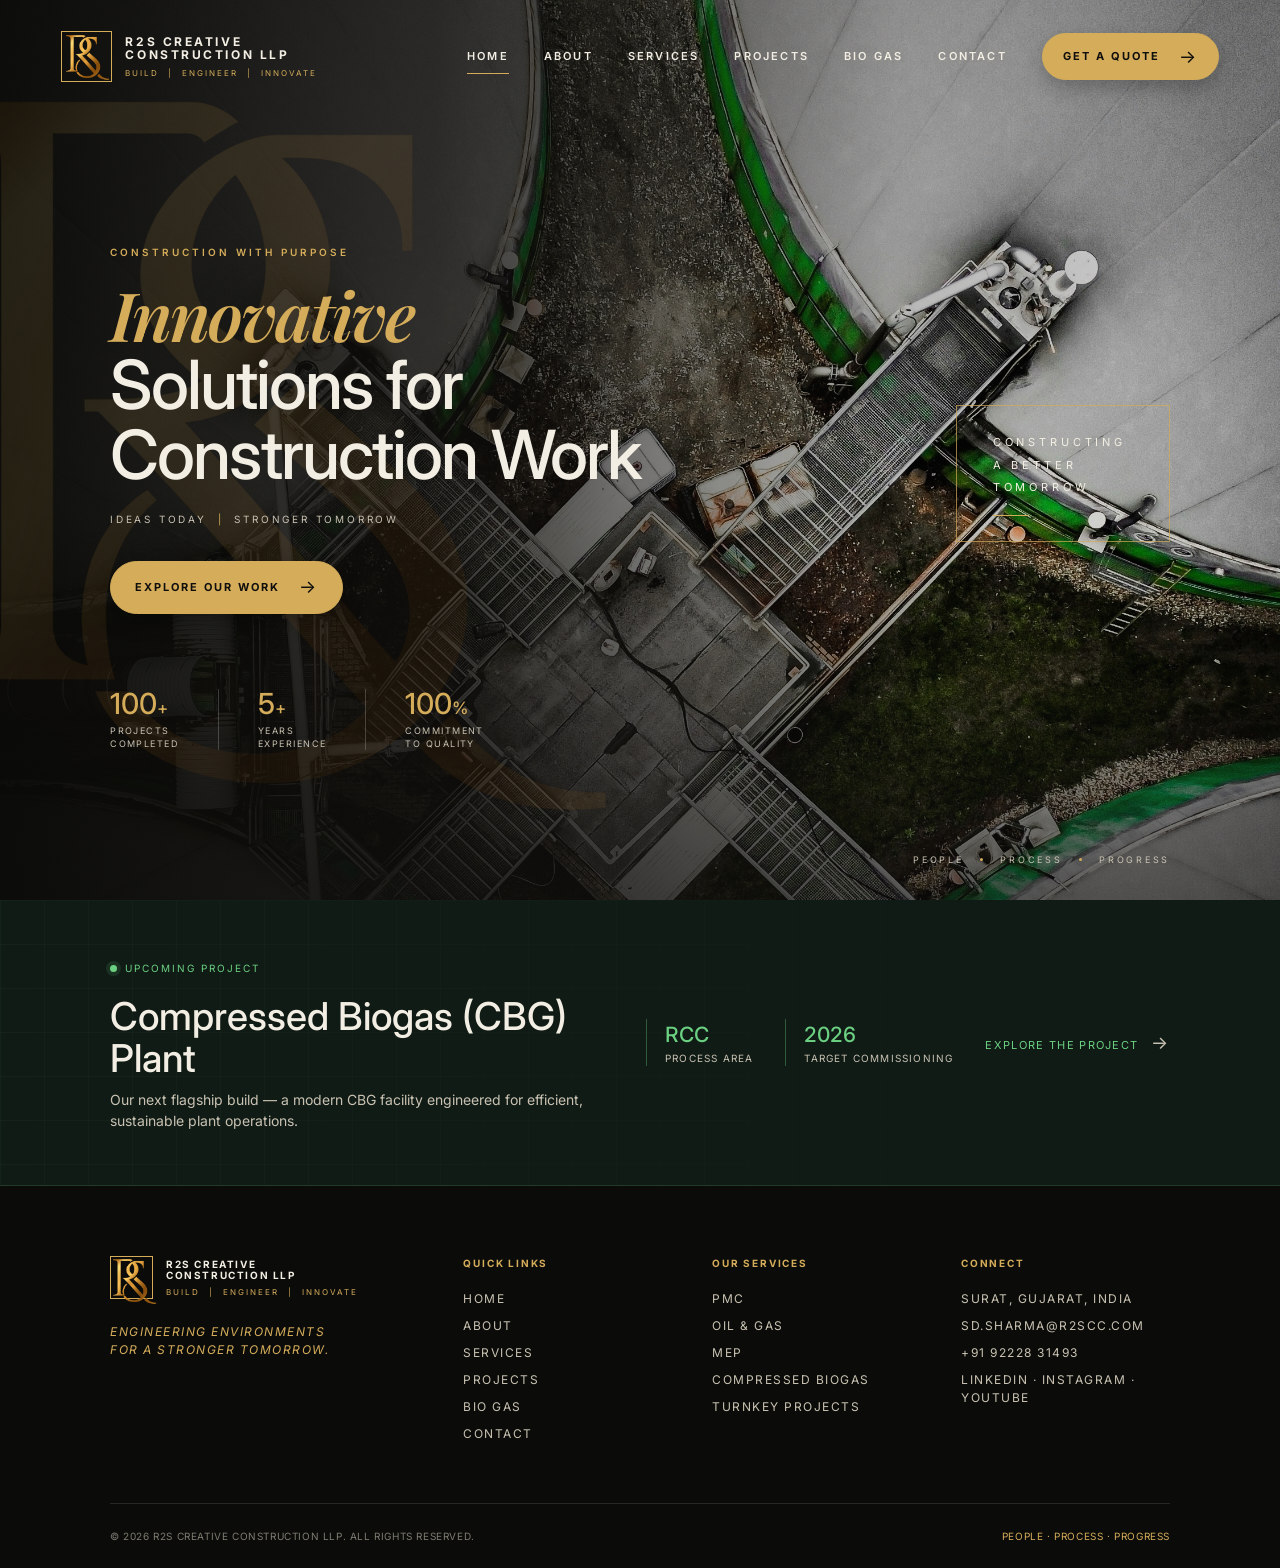
==== index.html @ 3a3618a1 "Initial commit" ====
<!doctype html>
<html lang="en">
<head>
  <meta charset="UTF-8" />
  <meta name="viewport" content="width=device-width, initial-scale=1.0" />
  <meta name="description" content="R2S Creative Construction LLP builds engineered environments for a stronger tomorrow." />
  <title>R2S Creative Construction LLP | Build. Engineer. Innovate.</title>
  <link rel="preconnect" href="https://fonts.googleapis.com" />
  <link rel="preconnect" href="https://fonts.gstatic.com" crossorigin />
  <link href="https://fonts.googleapis.com/css2?family=Inter:wght@400;500;600&family=Playfair+Display:wght@600;700&display=swap" rel="stylesheet" />
  <link rel="stylesheet" href="styles.css" />
  <link rel="stylesheet" href="font-overrides.css" />
  <link rel="stylesheet" href="cursor.css" />
  <script src="script.js" defer></script>
  <script src="cursor.js" defer></script>
</head>
<body>
  <header class="site-header" id="top">
    <a class="brand" href="#top" aria-label="R2S Creative Construction LLP home">
      <span class="brand-mark"><img src="assets/logo.png" alt="R&amp;S" /></span>
      <span class="brand-copy">
        <strong>R2S Creative<br />Construction LLP</strong>
        <small>Build <b>|</b> Engineer <b>|</b> Innovate</small>
      </span>
    </a>

    <button class="menu-toggle" type="button" aria-expanded="false" aria-controls="site-menu" aria-label="Open navigation">
      <span></span><span></span><span></span>
    </button>

    <nav class="site-nav" id="site-menu" aria-label="Primary navigation">
      <a class="active" href="#top">Home</a>
      <a href="about.html">About</a><a href="services.html">Services</a><a href="projects.html">Projects</a><a href="biogas.html">Bio Gas</a><a href="#contact">Contact</a>
      <a class="button button-small nav-quote" href="#contact">Get a Quote <span aria-hidden="true">→</span></a>
    </nav>
  </header>

  <main>
    <section class="hero" aria-labelledby="hero-title">
      <div class="hero-overlay"></div>
      <img class="hero-watermark" src="assets/logo.png" alt="" aria-hidden="true" />
      <div class="hero-content">
        <p class="eyebrow">Construction with Purpose</p>
        <h1 id="hero-title"><em>Innovative</em><span>Solutions for<br class="desktop-break" /> Construction Work</span></h1>
        <p class="hero-subline">Ideas Today <b>|</b> Stronger Tomorrow</p>
        <a class="button hero-button" href="#projects">Explore Our Work <span aria-hidden="true">→</span></a>
        <div class="stat-row" aria-label="Company highlights">
          <div class="stat"><strong>100<span>+</span></strong><small>Projects<br />Completed</small></div>
          <div class="stat"><strong>5<span>+</span></strong><small>Years<br />Experience</small></div>
          <div class="stat"><strong>100<span>%</span></strong><small>Commitment<br />to Quality</small></div>
        </div>
      </div>
      <aside class="hero-badge">Constructing<br />a Better<br />Tomorrow<span></span></aside>
      <div class="hero-footer-line"><span>People</span><i></i><span>Process</span><i></i><span>Progress</span></div>
    </section>

    <section class="biogas-strip" id="biogas" aria-labelledby="biogas-title">
      <div class="biogas-copy">
        <span class="project-pill"><i></i> Upcoming Project</span>
        <h2 id="biogas-title">Compressed Biogas (CBG) Plant</h2>
        <p>Our next flagship build — a modern CBG facility engineered for efficient, sustainable plant operations.</p>
      </div>
      <div class="biogas-meta">
        <div><strong>RCC</strong><span>Process Area</span></div>
        <div><strong>2026</strong><span>Target Commissioning</span></div>
        <a href="#projects">Explore the Project <span aria-hidden="true">→</span></a>
      </div>
    </section>

  </main>

  <footer class="site-footer" id="contact">
    <div class="footer-brand">
      <a class="brand" href="#top" aria-label="Back to top">
        <span class="brand-mark"><img src="assets/logo.png" alt="R&amp;S" /></span>
        <span class="brand-copy"><strong>R2S Creative<br />Construction LLP</strong><small>Build <b>|</b> Engineer <b>|</b> Innovate</small></span>
      </a>
      <p>Engineering environments for a stronger tomorrow.</p>
    </div>
    <div class="footer-column"><h2>Quick Links</h2><a href="#top">Home</a><a href="about.html">About</a><a href="services.html">Services</a><a href="projects.html">Projects</a><a href="biogas.html">Bio Gas</a><a href="#contact">Contact</a></div>
    <div class="footer-column"><h2>Our Services</h2><span>PMC</span><span>Oil &amp; Gas</span><span>MEP</span><span>Compressed Biogas</span><span>Turnkey Projects</span></div>
    <div class="footer-column"><h2>Connect</h2><span>Surat, Gujarat, India</span><a href="mailto:sd.sharma@r2scc.com">sd.sharma@r2scc.com</a><a href="tel:+919222831493">+91 92228 31493</a><span>LinkedIn · Instagram · YouTube</span></div>
    <div class="footer-bottom"><span>© 2026 R2S Creative Construction LLP. All rights reserved.</span><em>People · Process · Progress</em></div>
  </footer>
</body>
</html>
---- styles.css ----
:root{--sans:'Inter',sans-serif}
:root{--ink:#0f0e0c;--ink-soft:#17150f;--cream:#f3eee3;--muted:#c9c2b2;--gold:#d4ac5a;--gold-deep:#c7a155;--green:#6bd081;--line:rgba(243,238,227,.22);--sans:'DM Sans',sans-serif;--serif:'Playfair Display',serif}*{box-sizing:border-box}html{scroll-behavior:smooth}body{margin:0;background:var(--ink);color:var(--cream);font-family:var(--sans);font-size:16px;line-height:1.5}a{color:inherit;text-decoration:none}button{font:inherit} .site-header{position:absolute;z-index:5;top:0;left:0;right:0;display:flex;align-items:center;justify-content:space-between;padding:31px 4.8vw}.brand{display:flex;align-items:center;gap:13px}.brand-mark{width:51px;height:51px;border:1px solid var(--gold);color:var(--gold);display:grid;place-items:center;font-family:var(--serif);font-size:29px;line-height:1;position:relative}.brand-mark i{font-style:normal;font-size:22px;position:absolute;left:24px;top:17px;opacity:.7}.brand-copy{display:flex;flex-direction:column;text-transform:uppercase;letter-spacing:.16em;line-height:1.14}.brand-copy strong{font-size:12px;font-weight:700}.brand-copy small{font-size:8px;color:var(--gold);margin-top:7px;letter-spacing:.25em}.brand-copy b,.hero-subline b,footer b{font-weight:400;color:var(--gold);padding:0 5px}.site-nav{display:flex;align-items:center;gap:35px;text-transform:uppercase;font-size:11px;letter-spacing:.2em;font-weight:600}.site-nav>a:not(.button){position:relative;padding:13px 0}.site-nav>a:not(.button)::after{content:'';position:absolute;left:0;right:0;bottom:4px;height:1px;background:var(--gold);transform:scaleX(0);transform-origin:left;transition:.25s}.site-nav>a:not(.button):hover::after,.site-nav>a.active::after{transform:scaleX(1)}.button{display:inline-flex;align-items:center;justify-content:center;gap:19px;background:var(--gold);color:var(--ink);padding:16px 24px;border:1px solid var(--gold);text-transform:uppercase;font-size:11px;letter-spacing:.18em;font-weight:700;transition:.25s}.button:hover{background:var(--cream);border-color:var(--cream)}.button span{font-size:18px;line-height:0;font-weight:400}.button-small{padding:14px 20px}.menu-toggle{display:none;background:transparent;border:0;color:var(--cream);width:42px;height:42px;padding:9px;cursor:pointer}.menu-toggle span{display:block;height:1px;background:var(--cream);margin:6px 0;transition:.2s}.hero{min-height:700px;height:100vh;max-height:980px;position:relative;display:flex;align-items:center;overflow:hidden;background-color:#292b25;background-image:url('https://images.unsplash.com/photo-1581094794329-c8112a89af12?auto=format&fit=crop&w=2200&q=85');background-size:cover;background-position:center}.hero-overlay{position:absolute;inset:0;background:linear-gradient(90deg,rgba(10,10,8,.97) 0%,rgba(15,14,12,.82) 34%,rgba(15,14,12,.25) 70%,rgba(15,14,12,.1) 100%),linear-gradient(0deg,rgba(15,14,12,.6),transparent 42%,rgba(15,14,12,.15))}.hero-content{position:relative;z-index:1;width:min(670px,52vw);margin:95px 0 0 8.6vw}.eyebrow{margin:0 0 20px;color:var(--gold);text-transform:uppercase;font-weight:600;font-size:10px;letter-spacing:.3em}.hero h1{margin:0;font-size:clamp(50px,5.3vw,80px);line-height:1.03;letter-spacing:-.03em;font-weight:500}.hero h1 em{display:block;color:var(--gold);font-family:var(--serif);font-style:italic;font-weight:600}.hero h1 span{display:block}.hero-subline{margin:22px 0 34px;color:var(--muted);font-size:10px;text-transform:uppercase;letter-spacing:.28em}.hero-button{padding:17px 24px}.stat-row{display:flex;margin-top:75px}.stat{padding:0 39px;border-left:1px solid var(--line);display:flex;flex-direction:column;gap:6px}.stat:first-child{padding-left:0;border-left:0}.stat strong{font-size:29px;line-height:1;color:var(--gold);font-weight:500}.stat strong span{font-size:17px}.stat small{font-size:9px;line-height:1.45;text-transform:uppercase;letter-spacing:.16em;color:var(--muted)}.hero-badge{position:absolute;z-index:1;right:8.6vw;top:45%;border:1px solid rgba(212,172,90,.7);padding:25px 43px 25px 36px;color:var(--cream);font-size:11px;line-height:2.05;text-transform:uppercase;letter-spacing:.35em}.hero-badge span{display:block;width:36px;height:1px;background:var(--gold);margin-top:16px}.hero-footer-line{position:absolute;right:8.6vw;bottom:34px;display:flex;gap:17px;align-items:center;color:var(--muted);font-size:9px;letter-spacing:.3em;text-transform:uppercase}.hero-footer-line i{display:block;width:3px;height:3px;background:var(--gold);border-radius:50%}.biogas-strip{background:#101b16;padding:54px 8.6vw;display:flex;align-items:center;justify-content:space-between;gap:50px;position:relative;overflow:hidden;border-bottom:1px solid rgba(107,208,129,.18)}.biogas-strip::before{content:'';position:absolute;inset:0;opacity:.11;background-image:linear-gradient(rgba(107,208,129,.35) 1px,transparent 1px),linear-gradient(90deg,rgba(107,208,129,.35) 1px,transparent 1px);background-size:44px 44px;mask-image:linear-gradient(90deg,#000,transparent 80%)}.biogas-copy,.biogas-meta{position:relative;z-index:1}.project-pill{display:inline-flex;align-items:center;gap:8px;color:var(--green);font-size:10px;text-transform:uppercase;letter-spacing:.2em}.project-pill i{width:7px;height:7px;background:var(--green);border-radius:50%;box-shadow:0 0 0 4px rgba(107,208,129,.12)}.biogas-copy h2{font-size:clamp(28px,3vw,44px);font-weight:500;line-height:1.1;margin:17px 0 10px}.biogas-copy p{max-width:625px;color:var(--muted);margin:0;font-size:14px}.biogas-meta{display:flex;align-items:center;gap:32px;flex-shrink:0}.biogas-meta>div{border-left:1px solid rgba(107,208,129,.35);padding-left:18px;display:flex;flex-direction:column}.biogas-meta strong{color:var(--green);font-size:21px;font-weight:500}.biogas-meta span{color:var(--muted);font-size:10px;text-transform:uppercase;letter-spacing:.12em;white-space:nowrap}.biogas-meta a{color:var(--green);font-size:11px;text-transform:uppercase;letter-spacing:.12em;white-space:nowrap}.biogas-meta a span{font-size:18px;margin-left:8px}.section-shell{padding:125px 8.6vw}.intro{background:var(--ink-soft)}.intro-grid{display:grid;grid-template-columns:1.1fr .9fr;gap:13vw}.intro h2,.section-heading h2,.contact h2{font-size:clamp(35px,4.4vw,62px);line-height:1.08;font-weight:500;letter-spacing:-.03em;margin:0}.intro h2 em,.contact h2 em{color:var(--gold);font-family:var(--serif);font-style:italic}.intro-grid>p{align-self:end;color:var(--muted);font-size:16px;max-width:420px;margin:0}.services,.projects{border-top:1px solid rgba(243,238,227,.1)}.section-heading{display:flex;align-items:end;justify-content:space-between;gap:30px;margin-bottom:60px}.section-heading h2{max-width:650px}.text-link{color:var(--gold);font-size:11px;text-transform:uppercase;letter-spacing:.15em;white-space:nowrap}.text-link span{font-size:18px;margin-left:8px}.service-grid{display:grid;grid-template-columns:repeat(3,1fr);gap:1px;background:rgba(243,238,227,.15)}.service-grid article{background:var(--ink);min-height:250px;padding:28px}.service-grid span{color:var(--gold);font-size:11px;letter-spacing:.15em}.service-grid h3{font-size:23px;line-height:1.2;font-weight:500;margin:55px 0 12px}.service-grid p{color:var(--muted);font-size:14px;margin:0;max-width:270px}.project-feature{display:grid;grid-template-columns:1.15fr .85fr;min-height:410px;background:var(--ink-soft)}.project-image{background-image:linear-gradient(90deg,transparent 55%,rgba(23,21,15,.3)),url('https://images.unsplash.com/photo-1504917595217-d4dc5ebe6122?auto=format&fit=crop&w=1200&q=80');background-size:cover;background-position:center}.project-details{padding:60px 6vw 50px 50px;display:flex;flex-direction:column;align-items:flex-start}.project-details h3{font-size:35px;line-height:1.1;font-weight:500;margin:0 0 17px}.project-details p:not(.eyebrow){color:var(--muted);font-size:15px;margin:0 0 30px}.button-outline{background:transparent;color:var(--gold);padding:13px 18px}.button-outline:hover{color:var(--ink)}.contact{background:var(--gold);color:var(--ink);display:flex;align-items:center;justify-content:space-between;gap:30px}.contact .eyebrow{color:var(--ink);opacity:.65}.contact h2 em{color:var(--ink);}.contact .button{background:var(--ink);border-color:var(--ink);color:var(--cream)}.contact .button:hover{background:var(--cream);color:var(--ink);border-color:var(--cream)}footer{display:flex;justify-content:space-between;padding:24px 8.6vw;color:#8f897c;font-size:10px;text-transform:uppercase;letter-spacing:.15em}footer b{color:var(--gold)}
@media (max-width:1100px){.site-nav{gap:20px}.hero-badge{right:4vw}.hero-footer-line{right:4vw}.site-header{padding-left:4vw;padding-right:4vw}.biogas-strip,.section-shell{padding-left:6vw;padding-right:6vw}.biogas-meta{gap:18px}}
@media (max-width:860px){.site-header{padding-top:22px}.menu-toggle{display:block;position:relative;z-index:7}.site-nav{position:fixed;inset:0;background:rgba(15,14,12,.98);display:flex;flex-direction:column;align-items:flex-start;justify-content:center;padding:100px 12vw;gap:15px;transform:translateX(100%);transition:transform .3s ease;font-size:17px}.site-nav.is-open{transform:translateX(0)}.site-nav>a:not(.button){padding:12px 0}.site-nav .nav-quote{margin-top:20px}.menu-toggle.is-open span:nth-child(1){transform:translateY(7px) rotate(45deg)}.menu-toggle.is-open span:nth-child(2){opacity:0}.menu-toggle.is-open span:nth-child(3){transform:translateY(-7px) rotate(-45deg)}.hero{min-height:760px;align-items:flex-end;background-position:58% center}.hero-content{width:auto;margin:0 6vw 90px}.hero h1{font-size:clamp(42px,8vw,64px)}.hero-badge{display:none}.hero-footer-line{right:auto;left:6vw;bottom:31px}.stat-row{margin-top:55px}.biogas-strip{display:block;padding-top:50px;padding-bottom:50px}.biogas-meta{margin-top:34px;display:flex;flex-wrap:wrap}.biogas-meta a{margin-left:auto}.intro-grid{grid-template-columns:1fr;gap:30px}.section-shell{padding-top:90px;padding-bottom:90px}.project-feature{grid-template-columns:1fr}.project-image{min-height:310px}.project-details{padding:40px}.contact{align-items:flex-start;flex-direction:column}}
@media (max-width:480px){.brand-mark{width:42px;height:42px}.brand-mark img{width:38px;height:39px}.brand-copy strong{font-size:9px}.brand-copy small{font-size:6px;letter-spacing:.2em}.hero{min-height:70vh;background-position:center 30%}.hero-content{margin:0 7vw 94px}.hero h1{font-size:32px;line-height:1.02}.desktop-break{display:none}.eyebrow{font-size:9px;letter-spacing:.22em}.hero-subline{letter-spacing:.17em;margin:18px 0 28px}.hero-button{width:100%}.stat-row{display:grid;grid-template-columns:repeat(3,1fr);margin-top:43px}.stat{padding:0 9px}.stat:first-child{padding-left:0}.stat strong{font-size:23px}.stat small{font-size:7px;letter-spacing:.08em}.hero-footer-line{font-size:7px;gap:9px;letter-spacing:.18em}.biogas-strip{padding-left:7vw;padding-right:7vw}.biogas-copy h2{font-size:32px}.biogas-copy p{font-size:13px}.biogas-meta{display:grid;grid-template-columns:1fr;gap:18px}.biogas-meta>div{padding-left:12px}.biogas-meta a{margin-left:0}.section-shell{padding-left:7vw;padding-right:7vw}.intro h2,.section-heading h2,.contact h2{font-size:38px}.section-heading{display:block;margin-bottom:35px}.section-heading .text-link{display:inline-block;margin-top:22px}.service-grid{grid-template-columns:1fr}.service-grid article{min-height:210px}.service-grid h3{margin-top:38px}.project-image{min-height:240px}.project-details{padding:35px 27px}.project-details h3{font-size:30px}.contact .button{width:100%}footer{padding:22px 7vw;display:block;font-size:8px;line-height:2}footer span:last-child{display:block}}
.brand-mark img{width:46px;height:48px;object-fit:contain}.hero{background-image:url('assets/hero-bg.jpg');background-position:center 30%}.hero h1{font-family:var(--sans);letter-spacing:-.03em}.hero h1 em{font-family:var(--serif)}
.hero-overlay{z-index:0}.hero-watermark{position:absolute;left:-8%;top:50%;height:85%;width:auto;transform:translateY(-50%);opacity:.1;mix-blend-mode:normal;z-index:1;pointer-events:none;user-select:none}.hero-content,.hero-badge,.hero-footer-line{z-index:2}
@media (max-width:860px){.hero-watermark{display:none}}
.site-footer{background:#0b0c0a;color:var(--cream);padding:70px 8.6vw 24px;display:grid;grid-template-columns:1.5fr repeat(3,1fr);gap:40px;position:relative}.site-footer .brand-mark{width:43px;height:43px}.site-footer .brand-copy strong{font-size:10px}.footer-brand>p{max-width:220px;color:var(--gold);font-size:12px;font-style:italic;margin-top:24px}.footer-column{display:flex;flex-direction:column;gap:9px;color:var(--muted);font-size:12px}.footer-column h2{color:var(--gold);font-size:10px;letter-spacing:.18em;text-transform:uppercase;margin:0 0 10px}.footer-column a:hover{color:var(--cream)}.footer-bottom{grid-column:1/-1;padding-top:25px;margin-top:20px;border-top:1px solid rgba(243,238,227,.12);display:flex;justify-content:space-between;color:#7f7b71;font-size:10px;letter-spacing:.06em}.footer-bottom em{color:var(--gold);font-style:normal}@media(max-width:860px){.site-footer{grid-template-columns:repeat(2,1fr);padding:60px 6vw 22px}.footer-brand{grid-column:1/-1}}@media(max-width:480px){.site-footer{grid-template-columns:1fr;padding:52px 5vw 20px}.footer-bottom{flex-direction:column;gap:12px}}
---- font-overrides.css ----
:root { --sans: 'Inter', sans-serif; }
body { font-family: 'Inter', sans-serif; }
---- cursor.css ----
html.js-cursor,
html.js-cursor body,
html.js-cursor a,
html.js-cursor button {
  cursor: none;
}

.cursor-dot,
.cursor-ring {
  position: fixed;
  top: 0;
  left: 0;
  pointer-events: none;
  z-index: 9999;
  opacity: 0;
  will-change: transform, opacity;
}

.cursor-dot {
  width: 6px;
  height: 6px;
  border-radius: 50%;
  background: var(--gold);
  transform: translate3d(-100px, -100px, 0);
  transition: opacity .2s ease, transform .2s ease;
}

.cursor-ring {
  width: 18px;
  height: 18px;
  border-radius: 50%;
  transition: opacity .2s ease;
  transform: translate3d(-50%, -50%, 0);
}

.cursor-ring::before {
  content: '';
  position: absolute;
  inset: 0;
  border: 1px solid rgba(212,172,90,.5);
  border-radius: 50%;
  background: rgba(243,238,227,.06);
  backdrop-filter: blur(4px) saturate(150%);
  -webkit-backdrop-filter: blur(4px) saturate(150%);
  box-shadow: 0 0 0 1px rgba(243,238,227,.04) inset, 0 6px 16px rgba(0,0,0,.2);
  transition: background .35s ease, border-color .35s ease, backdrop-filter .35s ease;
}

@keyframes cursor-ring-rest {
  from { transform: scale(3.111); }
  to { transform: scale(1); }
}

@keyframes cursor-ring-hover {
  from { transform: scale(1); }
  to { transform: scale(3.111); }
}

@keyframes cursor-ring-press {
  from { transform: scale(3.111); }
  to { transform: scale(2); }
}

.cursor-ring::after {
  content: attr(data-label);
  position: absolute;
  top: 50%;
  left: 50%;
  width: 56px;
  height: 56px;
  display: grid;
  place-items: center;
  color: var(--cream);
  font-size: 9px;
  font-weight: 600;
  letter-spacing: .16em;
  opacity: 0;
  text-transform: uppercase;
  transform: translate(-50%, -50%);
  transition: opacity .2s ease;
}

.cursor-ring.is-hovering {
}

.cursor-ring.is-hovering::before {
  border-color: rgba(212,172,90,.78);
  background: rgba(212,172,90,.12);
  backdrop-filter: blur(8px) saturate(170%);
  -webkit-backdrop-filter: blur(8px) saturate(170%);
  animation: cursor-ring-hover .35s cubic-bezier(.16,1,.3,1) forwards;
}

.cursor-ring.is-returning::before {
  animation: cursor-ring-rest .35s cubic-bezier(.16,1,.3,1) forwards;
}

.cursor-ring.is-hovering[data-label]::after {
  opacity: .85;
}

.cursor-dot.is-hidden {
  opacity: 0;
  transform: translate3d(-100px, -100px, 0) scale(0);
}

.cursor-ring.is-pressed {
}

.cursor-ring.is-pressed::before {
  animation: cursor-ring-press .2s cubic-bezier(.16,1,.3,1) forwards;
}

.cursor-dot.is-visible,
.cursor-ring.is-visible {
  opacity: 1;
}

.js-cursor .button,
.js-cursor .text-link,
.js-cursor .biogas-meta > a {
  transform: translate(var(--magnetic-x, 0px), var(--magnetic-y, 0px));
  transition: transform .25s cubic-bezier(.16,1,.3,1), background .25s ease, border-color .25s ease;
}

.js-cursor .button,
.js-cursor .button-outline {
  border-radius: 999px;
  box-shadow: 0 8px 20px rgba(0,0,0,.25);
}

.js-cursor .button:hover,
.js-cursor .button-outline:hover {
  transform: translate(var(--magnetic-x, 0px), var(--magnetic-y, 0px)) translateY(-2px);
  box-shadow: 0 12px 24px rgba(0,0,0,.3);
}

.js-cursor .button span,
.js-cursor .button-outline span {
  transition: transform .25s cubic-bezier(.16,1,.3,1);
}

.js-cursor .button:hover span,
.js-cursor .button-outline:hover span {
  transform: translateX(4px);
}

@media (max-width: 860px) {
  html.js-cursor,
  html.js-cursor body,
  html.js-cursor a,
  html.js-cursor button {
    cursor: auto !important;
  }

  .cursor-dot,
  .cursor-ring {
    display: none !important;
  }
}
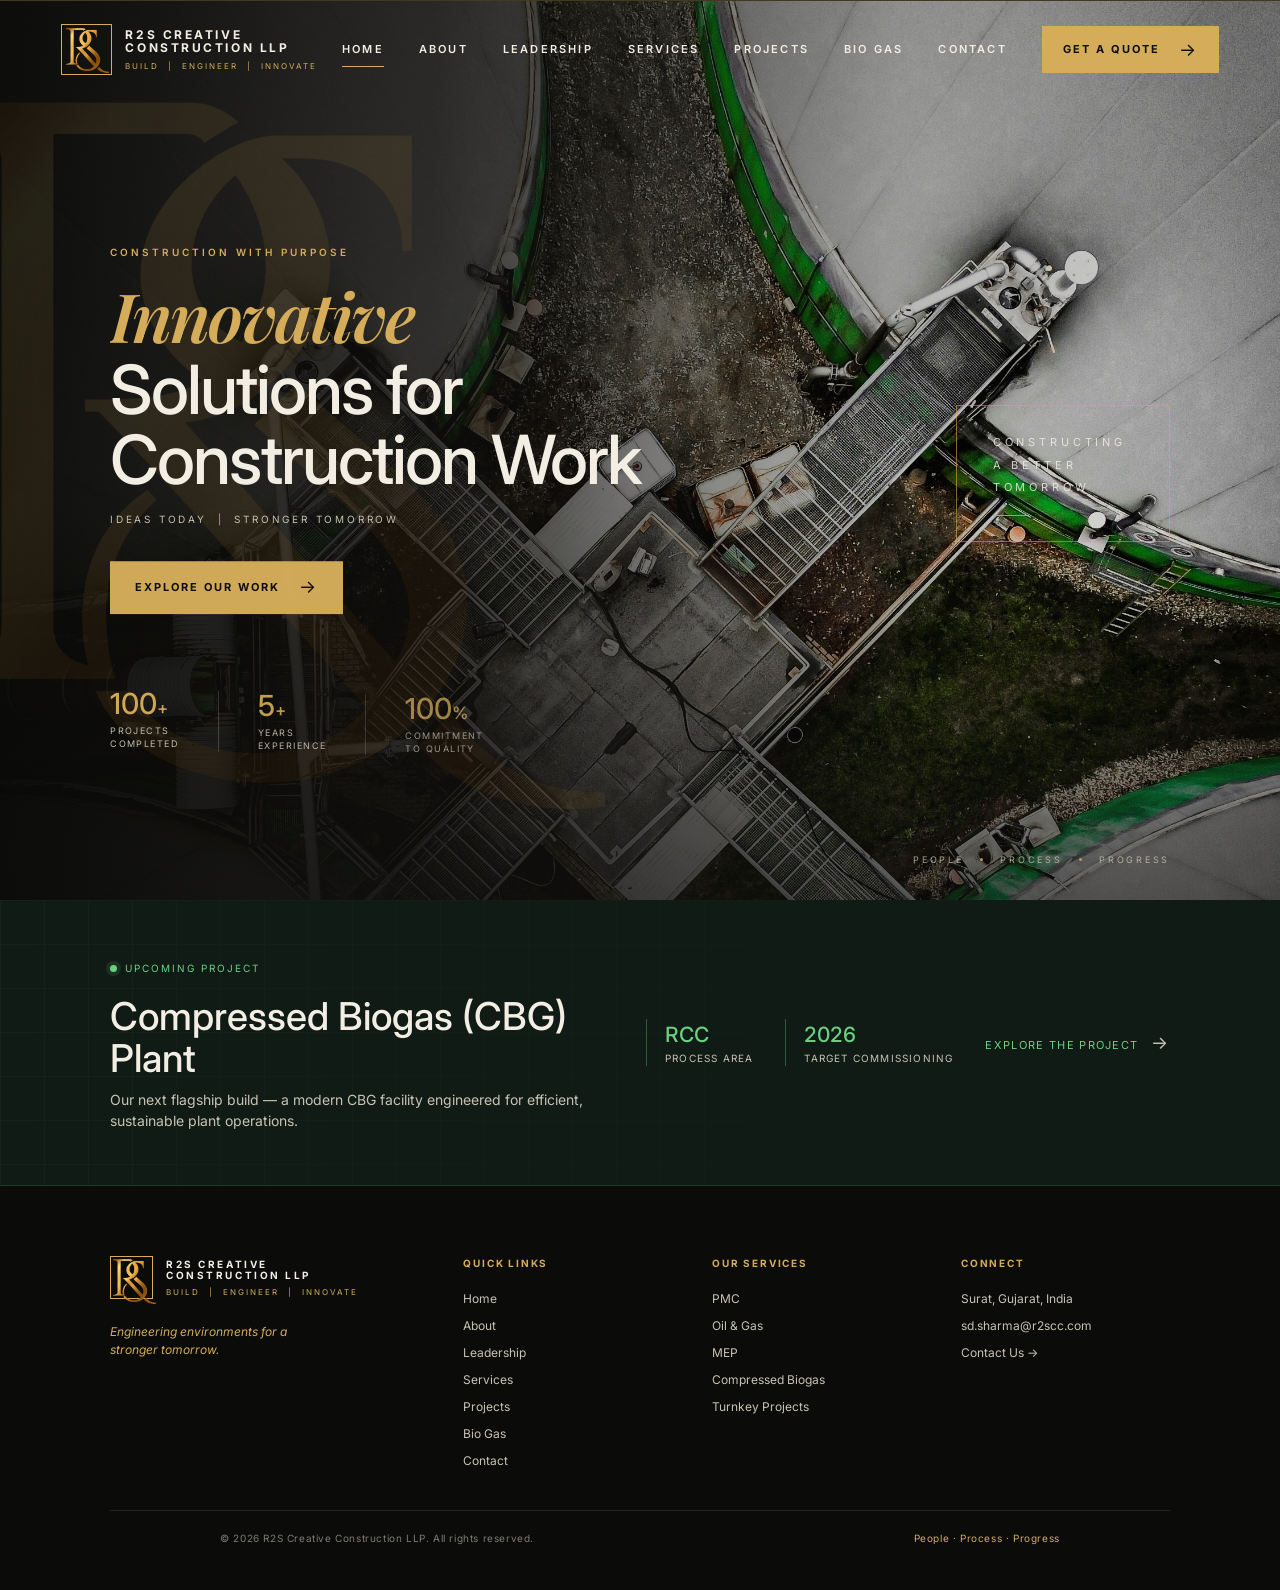
==== commit e9e0f9be: "upgrade" ====
--- a/index.html
+++ b/index.html
@@ -1,23 +1,50 @@
 <!doctype html>
 <html lang="en">
 <head>
+  <script>document.documentElement.classList.add('js')</script>
   <meta charset="UTF-8" />
   <meta name="viewport" content="width=device-width, initial-scale=1.0" />
-  <meta name="description" content="R2S Creative Construction LLP builds engineered environments for a stronger tomorrow." />
+  <meta name="description" content="R2S Creative Construction LLP — engineering and construction solutions across Oil & Gas, MEP, PMC, Turnkey and Compressed Biogas. Build. Engineer. Innovate." />
   <title>R2S Creative Construction LLP | Build. Engineer. Innovate.</title>
   <link rel="preconnect" href="https://fonts.googleapis.com" />
   <link rel="preconnect" href="https://fonts.gstatic.com" crossorigin />
-  <link href="https://fonts.googleapis.com/css2?family=Inter:wght@400;500;600&family=Playfair+Display:wght@600;700&display=swap" rel="stylesheet" />
+  <link href="https://fonts.googleapis.com/css2?family=Inter:wght@400;500;600;700&family=Playfair+Display:ital,wght@0,600;0,700;1,600;1,700&display=swap" rel="stylesheet" />
+  <link rel="icon" href="assets/logo_r2s.png" type="image/png" />
+  <meta name="theme-color" content="#0f0e0c" />
+  <meta property="og:type" content="website" />
+  <meta property="og:title" content="R2S Creative Construction LLP | Build. Engineer. Innovate." />
+  <meta property="og:description" content="Engineering and construction solutions across Oil & Gas, MEP, PMC, Turnkey and Compressed Biogas." />
   <link rel="stylesheet" href="styles.css" />
-  <link rel="stylesheet" href="font-overrides.css" />
   <link rel="stylesheet" href="cursor.css" />
-  <script src="script.js" defer></script>
+  <link rel="stylesheet" href="intro.css" />
+  <script src="https://cdnjs.cloudflare.com/ajax/libs/gsap/3.12.5/gsap.min.js" defer></script>
+  <script src="site.js" defer></script>
   <script src="cursor.js" defer></script>
+  <script src="intro.js" defer></script>
 </head>
 <body>
+  <a class="skip-link" href="#main">Skip to main content</a>
+
+  <!-- Opening Curtain Animation -->
+  <div class="intro-curtain" id="introCurtain" aria-hidden="true">
+    <div class="curtain-panel panel-top"></div>
+    <div class="curtain-panel panel-bottom"></div>
+    <div class="curtain-line"></div>
+    <div class="intro-brand">
+      <div class="intro-logo-wrap">
+        <img class="intro-logo" src="assets/logo.png" alt="R2S Creative Construction" />
+      </div>
+      <div class="intro-copy">
+        <span class="intro-title">R2S Creative Construction LLP</span>
+        <span class="intro-tag">Build <b>|</b> Engineer <b>|</b> Innovate</span>
+      </div>
+    </div>
+    <button class="intro-skip" type="button" aria-label="Skip intro animation">Skip</button>
+  </div>
+
   <header class="site-header" id="top">
-    <a class="brand" href="#top" aria-label="R2S Creative Construction LLP home">
-      <span class="brand-mark"><img src="assets/logo.png" alt="R&amp;S" /></span>
+    <a class="brand" href="index.html" aria-label="R2S Creative Construction LLP — home">
+      <span class="brand-mark"><img fetchpriority="high" src="assets/logo.png" alt="" /></span>
       <span class="brand-copy">
         <strong>R2S Creative<br />Construction LLP</strong>
         <small>Build <b>|</b> Engineer <b>|</b> Innovate</small>
@@ -29,29 +56,39 @@
     </button>
 
     <nav class="site-nav" id="site-menu" aria-label="Primary navigation">
-      <a class="active" href="#top">Home</a>
-      <a href="about.html">About</a><a href="services.html">Services</a><a href="projects.html">Projects</a><a href="biogas.html">Bio Gas</a><a href="#contact">Contact</a>
-      <a class="button button-small nav-quote" href="#contact">Get a Quote <span aria-hidden="true">→</span></a>
+      <a class="active" href="index.html">Home</a>
+      <a href="about.html">About</a>
+      <a href="leadership.html">Leadership</a>
+      <a href="services.html">Services</a>
+      <a href="projects.html">Projects</a>
+      <a href="biogas.html">Bio Gas</a>
+      <a href="contact.html">Contact</a>
+      <a class="button button-small nav-quote" href="contact.html">Get a Quote <span aria-hidden="true">→</span></a>
     </nav>
   </header>
 
-  <main>
+  <main id="main">
     <section class="hero" aria-labelledby="hero-title">
       <div class="hero-overlay"></div>
-      <img class="hero-watermark" src="assets/logo.png" alt="" aria-hidden="true" />
+      <img loading="lazy" decoding="async" class="hero-watermark" src="assets/logo.png" alt="" aria-hidden="true" />
       <div class="hero-content">
         <p class="eyebrow">Construction with Purpose</p>
-        <h1 id="hero-title"><em>Innovative</em><span>Solutions for<br class="desktop-break" /> Construction Work</span></h1>
+        <h1 id="hero-title">
+          <span class="hero-anim-mask"><em>Innovative</em></span>
+          <span class="hero-anim-mask"><span>Solutions for<br class="desktop-break" /> Construction Work</span></span>
+        </h1>
         <p class="hero-subline">Ideas Today <b>|</b> Stronger Tomorrow</p>
-        <a class="button hero-button" href="#projects">Explore Our Work <span aria-hidden="true">→</span></a>
+        <div class="hero-btn-wrap">
+          <a class="button hero-button" href="projects.html">Explore Our Work <span aria-hidden="true">→</span></a>
+        </div>
         <div class="stat-row" aria-label="Company highlights">
           <div class="stat"><strong>100<span>+</span></strong><small>Projects<br />Completed</small></div>
           <div class="stat"><strong>5<span>+</span></strong><small>Years<br />Experience</small></div>
           <div class="stat"><strong>100<span>%</span></strong><small>Commitment<br />to Quality</small></div>
         </div>
       </div>
-      <aside class="hero-badge">Constructing<br />a Better<br />Tomorrow<span></span></aside>
-      <div class="hero-footer-line"><span>People</span><i></i><span>Process</span><i></i><span>Progress</span></div>
+      <aside class="hero-badge" aria-hidden="true">Constructing<br />a Better<br />Tomorrow<span></span></aside>
+      <div class="hero-footer-line" aria-hidden="true"><span>People</span><i></i><span>Process</span><i></i><span>Progress</span></div>
     </section>
 
     <section class="biogas-strip" id="biogas" aria-labelledby="biogas-title">
@@ -63,24 +100,47 @@
       <div class="biogas-meta">
         <div><strong>RCC</strong><span>Process Area</span></div>
         <div><strong>2026</strong><span>Target Commissioning</span></div>
-        <a href="#projects">Explore the Project <span aria-hidden="true">→</span></a>
+        <a href="projects.html">Explore the Project <span aria-hidden="true">→</span></a>
       </div>
     </section>
-
   </main>
 
   <footer class="site-footer" id="contact">
     <div class="footer-brand">
-      <a class="brand" href="#top" aria-label="Back to top">
-        <span class="brand-mark"><img src="assets/logo.png" alt="R&amp;S" /></span>
+      <a class="brand" href="index.html" aria-label="R2S Creative Construction LLP — back to top">
+        <span class="brand-mark"><img loading="lazy" decoding="async" src="assets/logo.png" alt="" /></span>
         <span class="brand-copy"><strong>R2S Creative<br />Construction LLP</strong><small>Build <b>|</b> Engineer <b>|</b> Innovate</small></span>
       </a>
       <p>Engineering environments for a stronger tomorrow.</p>
     </div>
-    <div class="footer-column"><h2>Quick Links</h2><a href="#top">Home</a><a href="about.html">About</a><a href="services.html">Services</a><a href="projects.html">Projects</a><a href="biogas.html">Bio Gas</a><a href="#contact">Contact</a></div>
-    <div class="footer-column"><h2>Our Services</h2><span>PMC</span><span>Oil &amp; Gas</span><span>MEP</span><span>Compressed Biogas</span><span>Turnkey Projects</span></div>
-    <div class="footer-column"><h2>Connect</h2><span>Surat, Gujarat, India</span><a href="mailto:sd.sharma@r2scc.com">sd.sharma@r2scc.com</a><a href="tel:+919222831493">+91 92228 31493</a><span>LinkedIn · Instagram · YouTube</span></div>
-    <div class="footer-bottom"><span>© 2026 R2S Creative Construction LLP. All rights reserved.</span><em>People · Process · Progress</em></div>
+    <div class="footer-column">
+      <h2>Quick Links</h2>
+      <a href="index.html">Home</a>
+      <a href="about.html">About</a>
+      <a href="leadership.html">Leadership</a>
+      <a href="services.html">Services</a>
+      <a href="projects.html">Projects</a>
+      <a href="biogas.html">Bio Gas</a>
+      <a href="contact.html">Contact</a>
+    </div>
+    <div class="footer-column">
+      <h2>Our Services</h2>
+      <a href="services.html#svc-pmc">PMC</a>
+      <a href="services.html#svc-oilgas">Oil &amp; Gas</a>
+      <a href="services.html#svc-mep">MEP</a>
+      <a href="services.html#svc-cbg">Compressed Biogas</a>
+      <a href="services.html#svc-turnkey">Turnkey Projects</a>
+    </div>
+    <div class="footer-column">
+      <h2>Connect</h2>
+      <span>Surat, Gujarat, India</span>
+      <a href="mailto:sd.sharma@r2scc.com">sd.sharma@r2scc.com</a>
+      <a href="contact.html">Contact Us →</a>
+    </div>
+    <div class="footer-bottom">
+      <span>© 2026 R2S Creative Construction LLP. All rights reserved.</span>
+      <em>People · Process · Progress</em>
+    </div>
   </footer>
 </body>
 </html>
--- a/styles.css
+++ b/styles.css
@@ -1,9 +1,544 @@
-:root{--sans:'Inter',sans-serif}
-:root{--ink:#0f0e0c;--ink-soft:#17150f;--cream:#f3eee3;--muted:#c9c2b2;--gold:#d4ac5a;--gold-deep:#c7a155;--green:#6bd081;--line:rgba(243,238,227,.22);--sans:'DM Sans',sans-serif;--serif:'Playfair Display',serif}*{box-sizing:border-box}html{scroll-behavior:smooth}body{margin:0;background:var(--ink);color:var(--cream);font-family:var(--sans);font-size:16px;line-height:1.5}a{color:inherit;text-decoration:none}button{font:inherit} .site-header{position:absolute;z-index:5;top:0;left:0;right:0;display:flex;align-items:center;justify-content:space-between;padding:31px 4.8vw}.brand{display:flex;align-items:center;gap:13px}.brand-mark{width:51px;height:51px;border:1px solid var(--gold);color:var(--gold);display:grid;place-items:center;font-family:var(--serif);font-size:29px;line-height:1;position:relative}.brand-mark i{font-style:normal;font-size:22px;position:absolute;left:24px;top:17px;opacity:.7}.brand-copy{display:flex;flex-direction:column;text-transform:uppercase;letter-spacing:.16em;line-height:1.14}.brand-copy strong{font-size:12px;font-weight:700}.brand-copy small{font-size:8px;color:var(--gold);margin-top:7px;letter-spacing:.25em}.brand-copy b,.hero-subline b,footer b{font-weight:400;color:var(--gold);padding:0 5px}.site-nav{display:flex;align-items:center;gap:35px;text-transform:uppercase;font-size:11px;letter-spacing:.2em;font-weight:600}.site-nav>a:not(.button){position:relative;padding:13px 0}.site-nav>a:not(.button)::after{content:'';position:absolute;left:0;right:0;bottom:4px;height:1px;background:var(--gold);transform:scaleX(0);transform-origin:left;transition:.25s}.site-nav>a:not(.button):hover::after,.site-nav>a.active::after{transform:scaleX(1)}.button{display:inline-flex;align-items:center;justify-content:center;gap:19px;background:var(--gold);color:var(--ink);padding:16px 24px;border:1px solid var(--gold);text-transform:uppercase;font-size:11px;letter-spacing:.18em;font-weight:700;transition:.25s}.button:hover{background:var(--cream);border-color:var(--cream)}.button span{font-size:18px;line-height:0;font-weight:400}.button-small{padding:14px 20px}.menu-toggle{display:none;background:transparent;border:0;color:var(--cream);width:42px;height:42px;padding:9px;cursor:pointer}.menu-toggle span{display:block;height:1px;background:var(--cream);margin:6px 0;transition:.2s}.hero{min-height:700px;height:100vh;max-height:980px;position:relative;display:flex;align-items:center;overflow:hidden;background-color:#292b25;background-image:url('https://images.unsplash.com/photo-1581094794329-c8112a89af12?auto=format&fit=crop&w=2200&q=85');background-size:cover;background-position:center}.hero-overlay{position:absolute;inset:0;background:linear-gradient(90deg,rgba(10,10,8,.97) 0%,rgba(15,14,12,.82) 34%,rgba(15,14,12,.25) 70%,rgba(15,14,12,.1) 100%),linear-gradient(0deg,rgba(15,14,12,.6),transparent 42%,rgba(15,14,12,.15))}.hero-content{position:relative;z-index:1;width:min(670px,52vw);margin:95px 0 0 8.6vw}.eyebrow{margin:0 0 20px;color:var(--gold);text-transform:uppercase;font-weight:600;font-size:10px;letter-spacing:.3em}.hero h1{margin:0;font-size:clamp(50px,5.3vw,80px);line-height:1.03;letter-spacing:-.03em;font-weight:500}.hero h1 em{display:block;color:var(--gold);font-family:var(--serif);font-style:italic;font-weight:600}.hero h1 span{display:block}.hero-subline{margin:22px 0 34px;color:var(--muted);font-size:10px;text-transform:uppercase;letter-spacing:.28em}.hero-button{padding:17px 24px}.stat-row{display:flex;margin-top:75px}.stat{padding:0 39px;border-left:1px solid var(--line);display:flex;flex-direction:column;gap:6px}.stat:first-child{padding-left:0;border-left:0}.stat strong{font-size:29px;line-height:1;color:var(--gold);font-weight:500}.stat strong span{font-size:17px}.stat small{font-size:9px;line-height:1.45;text-transform:uppercase;letter-spacing:.16em;color:var(--muted)}.hero-badge{position:absolute;z-index:1;right:8.6vw;top:45%;border:1px solid rgba(212,172,90,.7);padding:25px 43px 25px 36px;color:var(--cream);font-size:11px;line-height:2.05;text-transform:uppercase;letter-spacing:.35em}.hero-badge span{display:block;width:36px;height:1px;background:var(--gold);margin-top:16px}.hero-footer-line{position:absolute;right:8.6vw;bottom:34px;display:flex;gap:17px;align-items:center;color:var(--muted);font-size:9px;letter-spacing:.3em;text-transform:uppercase}.hero-footer-line i{display:block;width:3px;height:3px;background:var(--gold);border-radius:50%}.biogas-strip{background:#101b16;padding:54px 8.6vw;display:flex;align-items:center;justify-content:space-between;gap:50px;position:relative;overflow:hidden;border-bottom:1px solid rgba(107,208,129,.18)}.biogas-strip::before{content:'';position:absolute;inset:0;opacity:.11;background-image:linear-gradient(rgba(107,208,129,.35) 1px,transparent 1px),linear-gradient(90deg,rgba(107,208,129,.35) 1px,transparent 1px);background-size:44px 44px;mask-image:linear-gradient(90deg,#000,transparent 80%)}.biogas-copy,.biogas-meta{position:relative;z-index:1}.project-pill{display:inline-flex;align-items:center;gap:8px;color:var(--green);font-size:10px;text-transform:uppercase;letter-spacing:.2em}.project-pill i{width:7px;height:7px;background:var(--green);border-radius:50%;box-shadow:0 0 0 4px rgba(107,208,129,.12)}.biogas-copy h2{font-size:clamp(28px,3vw,44px);font-weight:500;line-height:1.1;margin:17px 0 10px}.biogas-copy p{max-width:625px;color:var(--muted);margin:0;font-size:14px}.biogas-meta{display:flex;align-items:center;gap:32px;flex-shrink:0}.biogas-meta>div{border-left:1px solid rgba(107,208,129,.35);padding-left:18px;display:flex;flex-direction:column}.biogas-meta strong{color:var(--green);font-size:21px;font-weight:500}.biogas-meta span{color:var(--muted);font-size:10px;text-transform:uppercase;letter-spacing:.12em;white-space:nowrap}.biogas-meta a{color:var(--green);font-size:11px;text-transform:uppercase;letter-spacing:.12em;white-space:nowrap}.biogas-meta a span{font-size:18px;margin-left:8px}.section-shell{padding:125px 8.6vw}.intro{background:var(--ink-soft)}.intro-grid{display:grid;grid-template-columns:1.1fr .9fr;gap:13vw}.intro h2,.section-heading h2,.contact h2{font-size:clamp(35px,4.4vw,62px);line-height:1.08;font-weight:500;letter-spacing:-.03em;margin:0}.intro h2 em,.contact h2 em{color:var(--gold);font-family:var(--serif);font-style:italic}.intro-grid>p{align-self:end;color:var(--muted);font-size:16px;max-width:420px;margin:0}.services,.projects{border-top:1px solid rgba(243,238,227,.1)}.section-heading{display:flex;align-items:end;justify-content:space-between;gap:30px;margin-bottom:60px}.section-heading h2{max-width:650px}.text-link{color:var(--gold);font-size:11px;text-transform:uppercase;letter-spacing:.15em;white-space:nowrap}.text-link span{font-size:18px;margin-left:8px}.service-grid{display:grid;grid-template-columns:repeat(3,1fr);gap:1px;background:rgba(243,238,227,.15)}.service-grid article{background:var(--ink);min-height:250px;padding:28px}.service-grid span{color:var(--gold);font-size:11px;letter-spacing:.15em}.service-grid h3{font-size:23px;line-height:1.2;font-weight:500;margin:55px 0 12px}.service-grid p{color:var(--muted);font-size:14px;margin:0;max-width:270px}.project-feature{display:grid;grid-template-columns:1.15fr .85fr;min-height:410px;background:var(--ink-soft)}.project-image{background-image:linear-gradient(90deg,transparent 55%,rgba(23,21,15,.3)),url('https://images.unsplash.com/photo-1504917595217-d4dc5ebe6122?auto=format&fit=crop&w=1200&q=80');background-size:cover;background-position:center}.project-details{padding:60px 6vw 50px 50px;display:flex;flex-direction:column;align-items:flex-start}.project-details h3{font-size:35px;line-height:1.1;font-weight:500;margin:0 0 17px}.project-details p:not(.eyebrow){color:var(--muted);font-size:15px;margin:0 0 30px}.button-outline{background:transparent;color:var(--gold);padding:13px 18px}.button-outline:hover{color:var(--ink)}.contact{background:var(--gold);color:var(--ink);display:flex;align-items:center;justify-content:space-between;gap:30px}.contact .eyebrow{color:var(--ink);opacity:.65}.contact h2 em{color:var(--ink);}.contact .button{background:var(--ink);border-color:var(--ink);color:var(--cream)}.contact .button:hover{background:var(--cream);color:var(--ink);border-color:var(--cream)}footer{display:flex;justify-content:space-between;padding:24px 8.6vw;color:#8f897c;font-size:10px;text-transform:uppercase;letter-spacing:.15em}footer b{color:var(--gold)}
-@media (max-width:1100px){.site-nav{gap:20px}.hero-badge{right:4vw}.hero-footer-line{right:4vw}.site-header{padding-left:4vw;padding-right:4vw}.biogas-strip,.section-shell{padding-left:6vw;padding-right:6vw}.biogas-meta{gap:18px}}
-@media (max-width:860px){.site-header{padding-top:22px}.menu-toggle{display:block;position:relative;z-index:7}.site-nav{position:fixed;inset:0;background:rgba(15,14,12,.98);display:flex;flex-direction:column;align-items:flex-start;justify-content:center;padding:100px 12vw;gap:15px;transform:translateX(100%);transition:transform .3s ease;font-size:17px}.site-nav.is-open{transform:translateX(0)}.site-nav>a:not(.button){padding:12px 0}.site-nav .nav-quote{margin-top:20px}.menu-toggle.is-open span:nth-child(1){transform:translateY(7px) rotate(45deg)}.menu-toggle.is-open span:nth-child(2){opacity:0}.menu-toggle.is-open span:nth-child(3){transform:translateY(-7px) rotate(-45deg)}.hero{min-height:760px;align-items:flex-end;background-position:58% center}.hero-content{width:auto;margin:0 6vw 90px}.hero h1{font-size:clamp(42px,8vw,64px)}.hero-badge{display:none}.hero-footer-line{right:auto;left:6vw;bottom:31px}.stat-row{margin-top:55px}.biogas-strip{display:block;padding-top:50px;padding-bottom:50px}.biogas-meta{margin-top:34px;display:flex;flex-wrap:wrap}.biogas-meta a{margin-left:auto}.intro-grid{grid-template-columns:1fr;gap:30px}.section-shell{padding-top:90px;padding-bottom:90px}.project-feature{grid-template-columns:1fr}.project-image{min-height:310px}.project-details{padding:40px}.contact{align-items:flex-start;flex-direction:column}}
-@media (max-width:480px){.brand-mark{width:42px;height:42px}.brand-mark img{width:38px;height:39px}.brand-copy strong{font-size:9px}.brand-copy small{font-size:6px;letter-spacing:.2em}.hero{min-height:70vh;background-position:center 30%}.hero-content{margin:0 7vw 94px}.hero h1{font-size:32px;line-height:1.02}.desktop-break{display:none}.eyebrow{font-size:9px;letter-spacing:.22em}.hero-subline{letter-spacing:.17em;margin:18px 0 28px}.hero-button{width:100%}.stat-row{display:grid;grid-template-columns:repeat(3,1fr);margin-top:43px}.stat{padding:0 9px}.stat:first-child{padding-left:0}.stat strong{font-size:23px}.stat small{font-size:7px;letter-spacing:.08em}.hero-footer-line{font-size:7px;gap:9px;letter-spacing:.18em}.biogas-strip{padding-left:7vw;padding-right:7vw}.biogas-copy h2{font-size:32px}.biogas-copy p{font-size:13px}.biogas-meta{display:grid;grid-template-columns:1fr;gap:18px}.biogas-meta>div{padding-left:12px}.biogas-meta a{margin-left:0}.section-shell{padding-left:7vw;padding-right:7vw}.intro h2,.section-heading h2,.contact h2{font-size:38px}.section-heading{display:block;margin-bottom:35px}.section-heading .text-link{display:inline-block;margin-top:22px}.service-grid{grid-template-columns:1fr}.service-grid article{min-height:210px}.service-grid h3{margin-top:38px}.project-image{min-height:240px}.project-details{padding:35px 27px}.project-details h3{font-size:30px}.contact .button{width:100%}footer{padding:22px 7vw;display:block;font-size:8px;line-height:2}footer span:last-child{display:block}}
-.brand-mark img{width:46px;height:48px;object-fit:contain}.hero{background-image:url('assets/hero-bg.jpg');background-position:center 30%}.hero h1{font-family:var(--sans);letter-spacing:-.03em}.hero h1 em{font-family:var(--serif)}
-.hero-overlay{z-index:0}.hero-watermark{position:absolute;left:-8%;top:50%;height:85%;width:auto;transform:translateY(-50%);opacity:.1;mix-blend-mode:normal;z-index:1;pointer-events:none;user-select:none}.hero-content,.hero-badge,.hero-footer-line{z-index:2}
-@media (max-width:860px){.hero-watermark{display:none}}
-.site-footer{background:#0b0c0a;color:var(--cream);padding:70px 8.6vw 24px;display:grid;grid-template-columns:1.5fr repeat(3,1fr);gap:40px;position:relative}.site-footer .brand-mark{width:43px;height:43px}.site-footer .brand-copy strong{font-size:10px}.footer-brand>p{max-width:220px;color:var(--gold);font-size:12px;font-style:italic;margin-top:24px}.footer-column{display:flex;flex-direction:column;gap:9px;color:var(--muted);font-size:12px}.footer-column h2{color:var(--gold);font-size:10px;letter-spacing:.18em;text-transform:uppercase;margin:0 0 10px}.footer-column a:hover{color:var(--cream)}.footer-bottom{grid-column:1/-1;padding-top:25px;margin-top:20px;border-top:1px solid rgba(243,238,227,.12);display:flex;justify-content:space-between;color:#7f7b71;font-size:10px;letter-spacing:.06em}.footer-bottom em{color:var(--gold);font-style:normal}@media(max-width:860px){.site-footer{grid-template-columns:repeat(2,1fr);padding:60px 6vw 22px}.footer-brand{grid-column:1/-1}}@media(max-width:480px){.site-footer{grid-template-columns:1fr;padding:52px 5vw 20px}.footer-bottom{flex-direction:column;gap:12px}}
+/* ==========================================================================
+   styles.css — R2S Creative Construction LLP  — Shared Base
+   ========================================================================== */
+
+/* ── Design Tokens ─────────────────────────────────────────────────────────── */
+:root {
+  --ink:        #0f0e0c;
+  --ink-soft:   #17150f;
+  --cream:      #f3eee3;
+  --paper:      #f4f0e8;
+  --coal:       #11120f;
+  --charcoal:   #1c1d19;
+  --body:       #57544d;
+  --muted:      #c9c2b2;
+  --gold:       #d4ac5a;
+  --gold-deep:  #c7a155;
+  --green:      #6bd081;
+  --line:       rgba(243,238,227,.22);
+  --sans:       'Inter', system-ui, -apple-system, 'Segoe UI', Arial, sans-serif;
+  --serif:      'Playfair Display', Georgia, serif;
+  --ease:       cubic-bezier(.16, 1, .3, 1);
+  --header-h:   80px;
+}
+
+html {
+  scroll-behavior: smooth;
+  scroll-padding-top: var(--header-h);
+}
+
+*, *::before, *::after { box-sizing: border-box; }
+
+body {
+  margin: 0;
+  background: var(--ink);
+  color: var(--cream);
+  font-family: var(--sans);
+  font-size: 16px;
+  line-height: 1.5;
+}
+
+a  { color: inherit; text-decoration: none; }
+button { font: inherit; }
+
+/* ── Skip link ─────────────────────────────────────────────────────────────── */
+.skip-link {
+  position: absolute;
+  top: -100%;
+  left: 1rem;
+  background: var(--gold);
+  color: var(--ink);
+  padding: 10px 18px;
+  font-size: 13px;
+  font-weight: 700;
+  z-index: 9999;
+  border-radius: 0 0 4px 4px;
+  transition: top .15s ease;
+}
+.skip-link:focus { top: 0; }
+
+/* ── Focus style ───────────────────────────────────────────────────────────── */
+:focus-visible {
+  outline: 2px solid var(--gold);
+  outline-offset: 3px;
+}
+
+/* ── Header — fixed on every page ────────────────────────────────────────── */
+.site-header {
+  position: fixed;
+  top: 0; left: 0; right: 0;
+  z-index: 80;
+  display: flex;
+  align-items: center;
+  justify-content: space-between;
+  padding: 24px 4.8vw;
+  transition: padding .3s ease, box-shadow .3s ease;
+}
+
+/* Blur lives on ::before so it never creates a containing block for fixed children */
+.site-header::before {
+  content: '';
+  position: absolute;
+  inset: 0;
+  z-index: -1;
+  background: rgba(17, 18, 15, 0);
+  transition: background .3s ease;
+}
+
+.site-header.is-scrolled {
+  padding: 14px 4.8vw;
+  box-shadow: 0 8px 24px rgba(0,0,0,.2);
+}
+
+.site-header.is-scrolled::before {
+  background: rgba(17, 18, 15, .84);
+  -webkit-backdrop-filter: blur(10px) saturate(140%);
+  backdrop-filter: blur(10px) saturate(140%);
+}
+
+body.menu-locked { overflow: hidden; }
+
+/* ── Brand ────────────────────────────────────────────────────────────────── */
+.brand { display: flex; align-items: center; gap: 13px; }
+.brand-mark {
+  width: 51px; height: 51px;
+  border: 1px solid var(--gold);
+  color: var(--gold);
+  display: grid; place-items: center;
+  font-family: var(--serif);
+  font-size: 29px; line-height: 1;
+  position: relative;
+}
+.brand-mark i { font-style: normal; font-size: 22px; position: absolute; left: 24px; top: 17px; opacity: .7; }
+.brand-mark img { width: 46px; height: 48px; object-fit: contain; }
+.brand-copy {
+  display: flex; flex-direction: column;
+  text-transform: uppercase; letter-spacing: .16em; line-height: 1.14;
+}
+.brand-copy strong { font-size: 12px; font-weight: 700; }
+.brand-copy small  { font-size: 8px; color: var(--gold); margin-top: 7px; letter-spacing: .25em; }
+.brand-copy b, .hero-subline b, footer b { font-weight: 400; color: var(--gold); padding: 0 5px; }
+
+/* ── Navigation ───────────────────────────────────────────────────────────── */
+.site-nav {
+  display: flex; align-items: center; gap: 35px;
+  text-transform: uppercase; font-size: 11px;
+  letter-spacing: .2em; font-weight: 600;
+}
+.site-nav > a:not(.button) {
+  position: relative; padding: 13px 0;
+}
+.site-nav > a:not(.button)::after {
+  content: ''; position: absolute;
+  left: 0; right: 0; bottom: 4px;
+  height: 1px; background: var(--gold);
+  transform: scaleX(0); transform-origin: left;
+  transition: .25s;
+}
+.site-nav > a:not(.button):hover::after,
+.site-nav > a.active::after { transform: scaleX(1); }
+
+/* ── Button ───────────────────────────────────────────────────────────────── */
+.button {
+  display: inline-flex; align-items: center; justify-content: center; gap: 19px;
+  background: var(--gold); color: var(--ink);
+  padding: 16px 24px;
+  border: 1px solid var(--gold);
+  text-transform: uppercase; font-size: 11px; letter-spacing: .18em; font-weight: 700;
+  transition: background .25s, border-color .25s;
+  translate: var(--mx, 0px) var(--my, 0px);
+}
+.button:hover  { background: var(--cream); border-color: var(--cream); }
+.button span   { font-size: 18px; line-height: 0; font-weight: 400; }
+.button-small  { padding: 14px 20px; }
+
+.text-link {
+  color: var(--gold); font-size: 11px; text-transform: uppercase;
+  letter-spacing: .15em; white-space: nowrap;
+  translate: var(--mx, 0px) var(--my, 0px);
+}
+.text-link span { font-size: 18px; margin-left: 8px; }
+
+/* ── Hamburger ────────────────────────────────────────────────────────────── */
+.menu-toggle {
+  display: none; background: transparent; border: 0;
+  color: var(--cream); width: 42px; height: 42px; padding: 9px; cursor: pointer;
+}
+.menu-toggle span { display: block; height: 1px; background: var(--cream); margin: 6px 0; transition: .2s; }
+
+/* ── Home Hero ────────────────────────────────────────────────────────────── */
+.hero {
+  min-height: 700px;
+  height: 100vh;
+  height: 100svh;
+  max-height: 980px;
+  position: relative;
+  display: flex; align-items: center;
+  overflow: hidden;
+  background-color: #292b25;
+  background-image: url('assets/hero-bg.jpg');
+  background-size: cover; background-position: center 30%;
+}
+.hero-overlay {
+  position: absolute; inset: 0; z-index: 0;
+  background:
+    linear-gradient(90deg, rgba(10,10,8,.97) 0%, rgba(15,14,12,.82) 34%, rgba(15,14,12,.25) 70%, rgba(15,14,12,.1) 100%),
+    linear-gradient(0deg, rgba(15,14,12,.6), transparent 42%, rgba(15,14,12,.15));
+}
+.hero-content {
+  position: relative; z-index: 2;
+  width: min(670px, 52vw);
+  margin: 95px 0 0 8.6vw;
+}
+.eyebrow {
+  margin: 0 0 20px; color: var(--gold);
+  text-transform: uppercase; font-weight: 600;
+  font-size: 10px; letter-spacing: .3em;
+}
+.hero h1 {
+  margin: 0;
+  font-size: clamp(50px, 5.3vw, 80px);
+  line-height: 1.03; letter-spacing: -.03em; font-weight: 500;
+  font-family: var(--sans);
+}
+.hero h1 em { display: block; color: var(--gold); font-family: var(--serif); font-style: italic; font-weight: 600; }
+.hero h1 span { display: block; }
+.hero-subline { margin: 22px 0 34px; color: var(--muted); font-size: 10px; text-transform: uppercase; letter-spacing: .28em; }
+.hero-button  { padding: 17px 24px; }
+
+.stat-row  { display: flex; margin-top: 75px; }
+.stat      { padding: 0 39px; border-left: 1px solid var(--line); display: flex; flex-direction: column; gap: 6px; }
+.stat:first-child { padding-left: 0; border-left: 0; }
+.stat strong      { font-size: 29px; line-height: 1; color: var(--gold); font-weight: 500; }
+.stat strong span { font-size: 17px; }
+.stat small       { font-size: 9px; line-height: 1.45; text-transform: uppercase; letter-spacing: .16em; color: var(--muted); }
+
+.hero-badge {
+  position: absolute; z-index: 2; right: 8.6vw; top: 45%;
+  border: 1px solid rgba(212,172,90,.7);
+  padding: 25px 43px 25px 36px;
+  color: var(--cream); font-size: 11px; line-height: 2.05;
+  text-transform: uppercase; letter-spacing: .35em;
+}
+.hero-badge span { display: block; width: 36px; height: 1px; background: var(--gold); margin-top: 16px; }
+
+.hero-footer-line {
+  position: absolute; z-index: 2; right: 8.6vw; bottom: 34px;
+  display: flex; gap: 17px; align-items: center;
+  color: var(--muted); font-size: 9px; letter-spacing: .3em; text-transform: uppercase;
+}
+.hero-footer-line i { display: block; width: 3px; height: 3px; background: var(--gold); border-radius: 50%; }
+
+.hero-watermark {
+  position: absolute; left: -8%; top: 50%; z-index: 1;
+  height: 85%; width: auto;
+  translate: 0 -50%;
+  opacity: .1; mix-blend-mode: normal;
+  pointer-events: none; user-select: none;
+}
+
+/* ── Biogas strip (home page) ─────────────────────────────────────────────── */
+.biogas-strip {
+  background: #101b16;
+  padding: 54px 8.6vw;
+  display: flex; align-items: center; justify-content: space-between; gap: 50px;
+  position: relative; overflow: hidden;
+  border-bottom: 1px solid rgba(107,208,129,.18);
+}
+.biogas-strip::before {
+  content: ''; position: absolute; inset: 0; opacity: .11;
+  background-image: linear-gradient(rgba(107,208,129,.35) 1px, transparent 1px),
+                    linear-gradient(90deg, rgba(107,208,129,.35) 1px, transparent 1px);
+  background-size: 44px 44px;
+  mask-image: linear-gradient(90deg, #000, transparent 80%);
+}
+.biogas-copy, .biogas-meta { position: relative; z-index: 1; }
+
+.project-pill { display: inline-flex; align-items: center; gap: 8px; color: var(--green); font-size: 10px; text-transform: uppercase; letter-spacing: .2em; }
+.project-pill i { width: 7px; height: 7px; background: var(--green); border-radius: 50%; box-shadow: 0 0 0 4px rgba(107,208,129,.12); }
+
+.biogas-copy h2  { font-size: clamp(28px, 3vw, 44px); font-weight: 500; line-height: 1.1; margin: 17px 0 10px; }
+.biogas-copy p   { max-width: 625px; color: var(--muted); margin: 0; font-size: 14px; }
+
+.biogas-meta     { display: flex; align-items: center; gap: 32px; flex-shrink: 0; }
+.biogas-meta > div { border-left: 1px solid rgba(107,208,129,.35); padding-left: 18px; display: flex; flex-direction: column; }
+.biogas-meta strong  { color: var(--green); font-size: 21px; font-weight: 500; }
+.biogas-meta span    { color: var(--muted); font-size: 10px; text-transform: uppercase; letter-spacing: .12em; white-space: nowrap; }
+.biogas-meta a       { color: var(--green); font-size: 11px; text-transform: uppercase; letter-spacing: .12em; white-space: nowrap; }
+.biogas-meta a span  { font-size: 18px; margin-left: 8px; }
+
+/* ── Layout shells ────────────────────────────────────────────────────────── */
+.section-shell { padding: 125px 8.6vw; }
+
+.section-heading { display: flex; align-items: end; justify-content: space-between; gap: 30px; margin-bottom: 60px; }
+.section-heading h2 { max-width: 650px; }
+
+/* ── Shared heading scale ─────────────────────────────────────────────────── */
+.intro h2, .section-heading h2 {
+  font-size: clamp(35px, 4.4vw, 62px);
+  line-height: 1.08; font-weight: 500; letter-spacing: -.03em; margin: 0;
+}
+
+/* ── Shared footer ────────────────────────────────────────────────────────── */
+.site-footer {
+  background: #0b0c0a;
+  color: var(--cream);
+  position: relative;
+}
+.site-footer .brand-mark { width: 43px; height: 43px; }
+.site-footer .brand-copy strong { font-size: 10px; }
+.footer-brand > p { max-width: 220px; color: var(--gold); font-size: 12px; font-style: italic; margin-top: 24px; }
+
+/* ── Old flat-grid footer (index.html, about.html) ─────────── */
+.site-footer:not(:has(.footer-inner)) {
+  display: grid;
+  grid-template-columns: 1.5fr repeat(3,1fr);
+  gap: 40px;
+  padding: 70px 8.6vw 24px;
+}
+.footer-column { display: flex; flex-direction: column; gap: 9px; color: var(--muted); font-size: 12px; }
+.footer-column h2 { color: var(--gold); font-size: 10px; letter-spacing: .18em; text-transform: uppercase; margin: 0 0 10px; }
+.footer-column a:hover { color: var(--cream); }
+
+/* ── New footer-inner grid (services, projects, biogas) ─────── */
+.footer-inner {
+  display: grid;
+  grid-template-columns: 1.6fr 1fr 1fr 1fr;
+  gap: 50px;
+  padding: 70px 8.6vw 50px;
+}
+.footer-tagline {
+  font-size: 12px;
+  color: var(--muted);
+  margin: 20px 0 0;
+  font-style: italic;
+  letter-spacing: .06em;
+}
+.footer-nav-heading {
+  font-size: 10px;
+  font-weight: 700;
+  text-transform: uppercase;
+  letter-spacing: .2em;
+  color: var(--cream);
+  margin: 0 0 20px;
+}
+.footer-nav-col ul,
+.footer-contact-col address {
+  list-style: none;
+  padding: 0;
+  margin: 0;
+  display: flex;
+  flex-direction: column;
+  gap: 10px;
+}
+.footer-nav-col ul li a,
+.footer-contact-col address a,
+.footer-contact-col address p {
+  font-size: 12px;
+  color: var(--muted);
+  transition: color .2s;
+  font-style: normal;
+  margin: 0;
+}
+.footer-nav-col ul li a:hover,
+.footer-contact-col address a:hover { color: var(--gold); }
+
+/* ── Shared footer bottom bar ─────────────────────────────── */
+.footer-bottom {
+  grid-column: 1/-1;
+  padding: 20px 8.6vw;
+  border-top: 1px solid rgba(243,238,227,.1);
+  display: flex;
+  justify-content: space-between;
+  align-items: center;
+  color: #7f7b71;
+  font-size: 10px;
+  letter-spacing: .06em;
+}
+/* When footer-bottom is outside the grid (footer-inner pages) */
+.footer-inner ~ .footer-bottom { grid-column: unset; }
+.footer-bottom em { color: var(--gold); font-style: normal; }
+
+/* ── Shared motion vocabulary ─────────────────────────────────────────────── */
+
+/* Reveal — hidden only under .js class (added inline before stylesheets) */
+@media (prefers-reduced-motion: no-preference) {
+  .js .reveal-up,
+  .js .reveal-left,
+  .js .reveal-right,
+  .js .reveal-fade,
+  .js .reveal-up-stagger > * {
+    opacity: 0;
+    transition:
+      opacity .8s var(--ease) var(--reveal-delay, 0ms),
+      translate .8s var(--ease) var(--reveal-delay, 0ms),
+      transform .5s var(--ease);
+  }
+  .js .reveal-up,
+  .js .reveal-up-stagger > * { translate: 0 28px; }
+  .js .reveal-left           { translate: -32px 0; }
+  .js .reveal-right          { translate: 32px 0; }
+
+  .js .reveal-up.is-visible,
+  .js .reveal-left.is-visible,
+  .js .reveal-right.is-visible,
+  .js .reveal-fade.is-visible,
+  .js .reveal-up-stagger > *.is-visible {
+    opacity: 1;
+    translate: 0 0;
+  }
+
+  /* Process and industry reveals (services page) */
+  .js .reveal-process,
+  .js .reveal-industry {
+    opacity: 0;
+    translate: 0 18px;
+    transition:
+      opacity .5s var(--ease) var(--reveal-delay, 0ms),
+      translate .5s var(--ease) var(--reveal-delay, 0ms);
+  }
+  .js .reveal-process.is-visible,
+  .js .reveal-industry.is-visible { opacity: 1; translate: 0 0; }
+
+  /* bio-reveal (biogas page) */
+  .js .bio-reveal {
+    opacity: 0;
+    translate: 0 20px;
+    transition:
+      opacity .7s var(--ease) var(--reveal-delay, 0ms),
+      translate .7s var(--ease) var(--reveal-delay, 0ms);
+  }
+  .js .bio-reveal.is-visible { opacity: 1; translate: 0 0; }
+}
+
+/* Reduce distance on small screens */
+@media (max-width: 860px) {
+  .js .reveal-up,
+  .js .reveal-up-stagger > *,
+  .js .reveal-process,
+  .js .bio-reveal { translate: 0 12px; }
+  .js .reveal-left  { translate: -16px 0; }
+  .js .reveal-right { translate: 16px 0; }
+}
+
+/* Tilt — uses CSS variables, never style.transform */
+.card-tilt {
+  transform: perspective(700px)
+    rotateX(var(--tilt-x, 0deg))
+    rotateY(var(--tilt-y, 0deg));
+  transform-origin: center;
+  transition: transform .5s var(--ease);
+}
+.card-tilt.is-tilting { transition: transform .08s linear; }
+
+/* Parallax — no transition */
+[data-parallax] {
+  translate: 0 var(--py, 0px);
+  transition: none;
+  will-change: translate;
+}
+
+/* Magnetic buttons — individual translate so it composes */
+.js-magnetic {
+  translate: var(--mx, 0px) var(--my, 0px);
+  transition: translate .25s var(--ease), background .25s, border-color .25s;
+}
+
+/* ── Reduced-motion global kill-switch ────────────────────────────────────── */
+@media (prefers-reduced-motion: reduce) {
+  *, *::before, *::after {
+    animation-duration: .01ms !important;
+    animation-iteration-count: 1 !important;
+    transition-duration: .01ms !important;
+    scroll-behavior: auto !important;
+  }
+}
+
+/* ── Responsive layout ────────────────────────────────────────────────────── */
+@media (max-width: 1100px) {
+  .site-nav    { gap: 20px; }
+  .hero-badge  { right: 4vw; }
+  .hero-footer-line { right: 4vw; }
+  .site-header { padding-left: 4vw; padding-right: 4vw; }
+  .biogas-strip, .section-shell { padding-left: 6vw; padding-right: 6vw; }
+  .biogas-meta { gap: 18px; }
+}
+
+@media (max-width: 860px) {
+  .site-header { padding-top: 22px; }
+  .menu-toggle { display: block; position: relative; z-index: 7; }
+
+  /* Mobile nav: full screen overlay, NOT fixed inside header (fixed is fine because header has no backdrop-filter directly) */
+  .site-nav {
+    position: fixed; inset: 0;
+    background: rgba(15,14,12,.98);
+    display: flex; flex-direction: column; align-items: flex-start; justify-content: center;
+    padding: 100px 12vw; gap: 15px;
+    font-size: 17px;
+    /* Use translate instead of transform so it doesn't interfere with fixed stacking */
+    translate: 100% 0;
+    transition: translate .3s ease;
+  }
+  .site-nav.is-open { translate: 0 0; }
+
+  .site-nav > a:not(.button) { padding: 12px 0; }
+  .site-nav .nav-quote { margin-top: 20px; }
+
+  .menu-toggle.is-open span:nth-child(1) { transform: translateY(7px) rotate(45deg); }
+  .menu-toggle.is-open span:nth-child(2) { opacity: 0; }
+  .menu-toggle.is-open span:nth-child(3) { transform: translateY(-7px) rotate(-45deg); }
+
+  .hero { min-height: 760px; align-items: flex-end; background-position: 58% center; }
+  .hero-content { width: auto; margin: 0 6vw 90px; }
+  .hero h1 { font-size: clamp(42px, 8vw, 64px); }
+  .hero-badge { display: none; }
+  .hero-footer-line { right: auto; left: 6vw; bottom: 31px; }
+  .stat-row { margin-top: 55px; }
+  .hero-watermark { display: none; }
+
+  .biogas-strip  { display: block; padding-top: 50px; padding-bottom: 50px; }
+  .biogas-meta   { margin-top: 34px; display: flex; flex-wrap: wrap; }
+  .biogas-meta a { margin-left: auto; }
+
+  .section-shell { padding-top: 90px; padding-bottom: 90px; }
+
+  .site-footer:not(:has(.footer-inner)) { grid-template-columns: repeat(2,1fr); padding: 60px 6vw 22px; }
+  .footer-brand { grid-column: 1/-1; }
+  .footer-inner { grid-template-columns: 1fr 1fr; gap: 36px; padding: 60px 6vw 40px; }
+}
+
+@media (max-width: 480px) {
+  .brand-mark { width: 42px; height: 42px; }
+  .brand-mark img { width: 38px; height: 39px; }
+  .brand-copy strong { font-size: 9px; }
+  .brand-copy small  { font-size: 6px; letter-spacing: .2em; }
+
+  .hero { min-height: 70vh; background-position: center 30%; }
+  .hero-content { margin: 0 7vw 94px; }
+  .hero h1 { font-size: 32px; line-height: 1.02; }
+  .desktop-break { display: none; }
+  .eyebrow       { font-size: 9px; letter-spacing: .22em; }
+  .hero-subline  { letter-spacing: .17em; margin: 18px 0 28px; }
+  .hero-button   { width: 100%; }
+
+  .stat-row { display: grid; grid-template-columns: repeat(3,1fr); margin-top: 43px; }
+  .stat     { padding: 0 9px; }
+  .stat:first-child { padding-left: 0; }
+  .stat strong { font-size: 23px; }
+  .stat small  { font-size: 7px; letter-spacing: .08em; }
+
+  .hero-footer-line { font-size: 7px; gap: 9px; letter-spacing: .18em; }
+
+  .biogas-strip { padding-left: 7vw; padding-right: 7vw; }
+  .biogas-copy h2 { font-size: 32px; }
+  .biogas-copy p  { font-size: 13px; }
+  .biogas-meta    { display: grid; grid-template-columns: 1fr; gap: 18px; }
+  .biogas-meta > div { padding-left: 12px; }
+  .biogas-meta a  { margin-left: 0; }
+
+  .section-shell { padding-left: 7vw; padding-right: 7vw; }
+
+  .site-footer:not(:has(.footer-inner)) { grid-template-columns: 1fr; padding: 52px 5vw 20px; }
+  .footer-inner { grid-template-columns: 1fr; gap: 30px; padding: 50px 5vw 40px; }
+  .footer-bottom { flex-direction: column; gap: 12px; }
+}
--- a/cursor.css
+++ b/cursor.css
@@ -1,160 +1,100 @@
-html.js-cursor,
-html.js-cursor body,
-html.js-cursor a,
-html.js-cursor button {
-  cursor: none;
+/* ==========================================================================
+   cursor.css — R2S Creative Construction LLP
+   ========================================================================== */
+
+/* 1. Hide on coarse/touch devices completely */
+@media (hover: none), (pointer: coarse) {
+  .cursor-dot, .cursor-ring { display: none !important; }
 }
 
+/* 2. Hide native cursor when custom cursor is active */
+html.js-cursor,
+html.js-cursor *,
+html.js-cursor *::before,
+html.js-cursor *::after { cursor: none !important; }
+
+/* Preserve text caret in inputs */
+html.js-cursor input,
+html.js-cursor textarea,
+html.js-cursor [contenteditable="true"] { cursor: text !important; }
+html.js-cursor select  { cursor: pointer !important; }
+html.js-cursor iframe  { cursor: auto !important; }
+
+/* Fade when over input */
+.cursor-over-input .cursor-dot,
+.cursor-over-input .cursor-ring { opacity: 0 !important; }
+
+/* 3. Base elements */
 .cursor-dot,
 .cursor-ring {
-  position: fixed;
-  top: 0;
-  left: 0;
+  position: fixed; top: 0; left: 0;
   pointer-events: none;
-  z-index: 9999;
+  z-index: 999999;
   opacity: 0;
   will-change: transform, opacity;
 }
 
+/* 4. Center dot */
 .cursor-dot {
-  width: 6px;
-  height: 6px;
+  width: 8px; height: 8px;
   border-radius: 50%;
-  background: var(--gold);
-  transform: translate3d(-100px, -100px, 0);
-  transition: opacity .2s ease, transform .2s ease;
+  background: #d4ac5a;
+  border: 1.5px solid #11120f;
+  box-shadow: 0 0 0 1px rgba(255,255,255,.5), 0 2px 8px rgba(0,0,0,.4);
+  transform: translate3d(-200px, -200px, 0);
+  transition: opacity .15s ease, width .2s ease, height .2s ease;
 }
+.cursor-dot.is-hovering { width: 5px; height: 5px; opacity: .9; }
 
+/* 5. Outer ring — no backdrop-filter (plain semi-transparent fill) */
 .cursor-ring {
-  width: 18px;
-  height: 18px;
+  width: 26px; height: 26px;
   border-radius: 50%;
   transition: opacity .2s ease;
   transform: translate3d(-50%, -50%, 0);
 }
-
 .cursor-ring::before {
   content: '';
-  position: absolute;
-  inset: 0;
-  border: 1px solid rgba(212,172,90,.5);
+  position: absolute; inset: 0;
+  border: 1.5px solid rgba(212,172,90,.9);
   border-radius: 50%;
-  background: rgba(243,238,227,.06);
-  backdrop-filter: blur(4px) saturate(150%);
-  -webkit-backdrop-filter: blur(4px) saturate(150%);
-  box-shadow: 0 0 0 1px rgba(243,238,227,.04) inset, 0 6px 16px rgba(0,0,0,.2);
-  transition: background .35s ease, border-color .35s ease, backdrop-filter .35s ease;
+  background: rgba(212,172,90,.1);
+  box-shadow: 0 0 0 1px rgba(17,18,15,.4), 0 4px 14px rgba(0,0,0,.18);
+  transition: background .35s ease, border-color .35s ease;
 }
 
-@keyframes cursor-ring-rest {
-  from { transform: scale(3.111); }
-  to { transform: scale(1); }
-}
-
-@keyframes cursor-ring-hover {
-  from { transform: scale(1); }
-  to { transform: scale(3.111); }
-}
-
-@keyframes cursor-ring-press {
-  from { transform: scale(3.111); }
-  to { transform: scale(2); }
-}
+@keyframes cursor-ring-rest  { from { transform: scale(2.4); } to { transform: scale(1); } }
+@keyframes cursor-ring-hover { from { transform: scale(1);   } to { transform: scale(2.4); } }
+@keyframes cursor-ring-press { from { transform: scale(2.4); } to { transform: scale(1.6); } }
 
 .cursor-ring::after {
   content: attr(data-label);
-  position: absolute;
-  top: 50%;
-  left: 50%;
-  width: 56px;
-  height: 56px;
-  display: grid;
-  place-items: center;
-  color: var(--cream);
-  font-size: 9px;
-  font-weight: 600;
-  letter-spacing: .16em;
-  opacity: 0;
-  text-transform: uppercase;
+  position: absolute; top: 50%; left: 50%;
+  width: 56px; height: 56px;
+  display: grid; place-items: center;
+  color: #f7f4ed;
+  font-size: 9px; font-weight: 700; letter-spacing: .16em;
+  opacity: 0; text-transform: uppercase;
   transform: translate(-50%, -50%);
   transition: opacity .2s ease;
 }
 
-.cursor-ring.is-hovering {
-}
-
 .cursor-ring.is-hovering::before {
-  border-color: rgba(212,172,90,.78);
-  background: rgba(212,172,90,.12);
-  backdrop-filter: blur(8px) saturate(170%);
-  -webkit-backdrop-filter: blur(8px) saturate(170%);
+  border-color: rgba(226,186,111,1);
+  background: rgba(202,162,86,.2);
+  box-shadow: 0 0 0 1.5px rgba(17,18,15,.5), 0 8px 24px rgba(0,0,0,.22);
   animation: cursor-ring-hover .35s cubic-bezier(.16,1,.3,1) forwards;
 }
-
 .cursor-ring.is-returning::before {
   animation: cursor-ring-rest .35s cubic-bezier(.16,1,.3,1) forwards;
 }
-
-.cursor-ring.is-hovering[data-label]::after {
-  opacity: .85;
-}
-
-.cursor-dot.is-hidden {
-  opacity: 0;
-  transform: translate3d(-100px, -100px, 0) scale(0);
-}
-
-.cursor-ring.is-pressed {
-}
-
+.cursor-ring.is-hovering[data-label]::after { opacity: .95; }
 .cursor-ring.is-pressed::before {
   animation: cursor-ring-press .2s cubic-bezier(.16,1,.3,1) forwards;
 }
 
 .cursor-dot.is-visible,
-.cursor-ring.is-visible {
-  opacity: 1;
-}
+.cursor-ring.is-visible { opacity: 1 !important; }
 
-.js-cursor .button,
-.js-cursor .text-link,
-.js-cursor .biogas-meta > a {
-  transform: translate(var(--magnetic-x, 0px), var(--magnetic-y, 0px));
-  transition: transform .25s cubic-bezier(.16,1,.3,1), background .25s ease, border-color .25s ease;
-}
-
-.js-cursor .button,
-.js-cursor .button-outline {
-  border-radius: 999px;
-  box-shadow: 0 8px 20px rgba(0,0,0,.25);
-}
-
-.js-cursor .button:hover,
-.js-cursor .button-outline:hover {
-  transform: translate(var(--magnetic-x, 0px), var(--magnetic-y, 0px)) translateY(-2px);
-  box-shadow: 0 12px 24px rgba(0,0,0,.3);
-}
-
-.js-cursor .button span,
-.js-cursor .button-outline span {
-  transition: transform .25s cubic-bezier(.16,1,.3,1);
-}
-
-.js-cursor .button:hover span,
-.js-cursor .button-outline:hover span {
-  transform: translateX(4px);
-}
-
-@media (max-width: 860px) {
-  html.js-cursor,
-  html.js-cursor body,
-  html.js-cursor a,
-  html.js-cursor button {
-    cursor: auto !important;
-  }
-
-  .cursor-dot,
-  .cursor-ring {
-    display: none !important;
-  }
-}+.cursor-over-input .cursor-dot.is-visible,
+.cursor-over-input .cursor-ring.is-visible { opacity: 0 !important; }
--- a/intro.css
+++ b/intro.css
@@ -0,0 +1,206 @@
+/* ==========================================================================
+   intro.css — GSAP Opening Animation Styles for R2S Creative Construction
+   Compositor-only (transform & opacity), 60 FPS, mobile-ready, non-blocking
+   ========================================================================== */
+
+/* ── Curtain Overlay ─────────────────────────────────────────────────────── */
+.intro-curtain {
+  position: fixed;
+  inset: 0;
+  z-index: 999;
+  display: flex;
+  align-items: center;
+  justify-content: center;
+  overflow: hidden;
+  pointer-events: auto;
+}
+
+.intro-curtain.pointer-pass {
+  pointer-events: none !important;
+}
+
+.intro-curtain.is-done {
+  display: none !important;
+}
+
+/* Split curtain panels */
+.curtain-panel {
+  position: absolute;
+  left: 0;
+  right: 0;
+  width: 100%;
+  height: 50.5%; /* slight overlap avoids subpixel gaps */
+  background: #0d0c0a;
+  z-index: 1;
+  will-change: transform;
+}
+
+.panel-top {
+  top: 0;
+  transform-origin: top center;
+  border-bottom: 1px solid rgba(212, 172, 90, 0.28);
+}
+
+.panel-bottom {
+  bottom: 0;
+  transform-origin: bottom center;
+  border-top: 1px solid rgba(212, 172, 90, 0.28);
+}
+
+/* Center gold dividing line / beam */
+.curtain-line {
+  position: absolute;
+  left: 50%;
+  top: 50%;
+  width: 100%;
+  height: 2px;
+  transform: translate(-50%, -50%);
+  background: linear-gradient(90deg, transparent 0%, var(--gold, #d4ac5a) 50%, transparent 100%);
+  box-shadow: 0 0 20px rgba(212, 172, 90, 0.6);
+  z-index: 2;
+  pointer-events: none;
+  opacity: 0.9;
+}
+
+/* Center brand showcase */
+.intro-brand {
+  position: relative;
+  z-index: 3;
+  display: flex;
+  flex-direction: column;
+  align-items: center;
+  text-align: center;
+  padding: 24px;
+  pointer-events: none;
+}
+
+.intro-logo-wrap {
+  width: 68px;
+  height: 68px;
+  border: 1px solid rgba(212, 172, 90, 0.85);
+  display: grid;
+  place-items: center;
+  margin-bottom: 18px;
+  background: rgba(15, 14, 12, 0.7);
+  box-shadow: 0 0 28px rgba(212, 172, 90, 0.25);
+  will-change: transform, opacity;
+}
+
+.intro-logo {
+  width: 54px;
+  height: 54px;
+  object-fit: contain;
+}
+
+.intro-copy {
+  display: flex;
+  flex-direction: column;
+  align-items: center;
+  gap: 7px;
+}
+
+.intro-title {
+  color: var(--cream, #f3eee3);
+  font-family: var(--sans, 'Inter', sans-serif);
+  font-size: 13px;
+  font-weight: 700;
+  letter-spacing: 0.22em;
+  text-transform: uppercase;
+  line-height: 1.2;
+}
+
+.intro-tag {
+  color: var(--gold, #d4ac5a);
+  font-size: 9px;
+  font-weight: 500;
+  letter-spacing: 0.28em;
+  text-transform: uppercase;
+}
+
+.intro-tag b {
+  font-weight: 400;
+  padding: 0 4px;
+  opacity: 0.6;
+}
+
+/* Skip button */
+.intro-skip {
+  position: absolute;
+  top: 24px;
+  right: 28px;
+  z-index: 10;
+  background: rgba(17, 18, 15, 0.6);
+  color: var(--gold, #d4ac5a);
+  border: 1px solid rgba(212, 172, 90, 0.4);
+  font-family: var(--sans, 'Inter', sans-serif);
+  font-size: 10px;
+  letter-spacing: 0.2em;
+  text-transform: uppercase;
+  padding: 7px 14px;
+  cursor: pointer;
+  border-radius: 2px;
+  transition: background 0.2s, border-color 0.2s, opacity 0.2s;
+  backdrop-filter: blur(4px);
+  -webkit-backdrop-filter: blur(4px);
+}
+
+.intro-skip:hover {
+  background: var(--gold, #d4ac5a);
+  color: var(--ink, #0f0e0c);
+}
+
+/* ── Hero Reveal Mask Wrappers ────────────────────────────────────────────── */
+/* Overflow masks cleanly clip upward sliding typography */
+.hero-anim-mask {
+  overflow: hidden;
+  display: block;
+}
+
+.hero-btn-wrap {
+  display: inline-block;
+  overflow: visible;
+}
+
+/* Initial hidden state for hero elements only while JS active & intro running */
+html.js:not(.intro-skipped):not(.intro-done) .hero-anim-hidden {
+  opacity: 0;
+  visibility: hidden;
+}
+
+/* ── Reduced Motion / Fallback ────────────────────────────────────────────── */
+@media (prefers-reduced-motion: reduce) {
+  .intro-curtain {
+    display: none !important;
+  }
+  .hero-anim-hidden {
+    opacity: 1 !important;
+    visibility: visible !important;
+    transform: none !important;
+  }
+}
+
+/* Mobile fine-tuning */
+@media (max-width: 600px) {
+  .intro-logo-wrap {
+    width: 58px;
+    height: 58px;
+    margin-bottom: 14px;
+  }
+  .intro-logo {
+    width: 44px;
+    height: 44px;
+  }
+  .intro-title {
+    font-size: 11px;
+    letter-spacing: 0.18em;
+  }
+  .intro-tag {
+    font-size: 8px;
+    letter-spacing: 0.22em;
+  }
+  .intro-skip {
+    top: 16px;
+    right: 16px;
+    padding: 6px 12px;
+  }
+}
